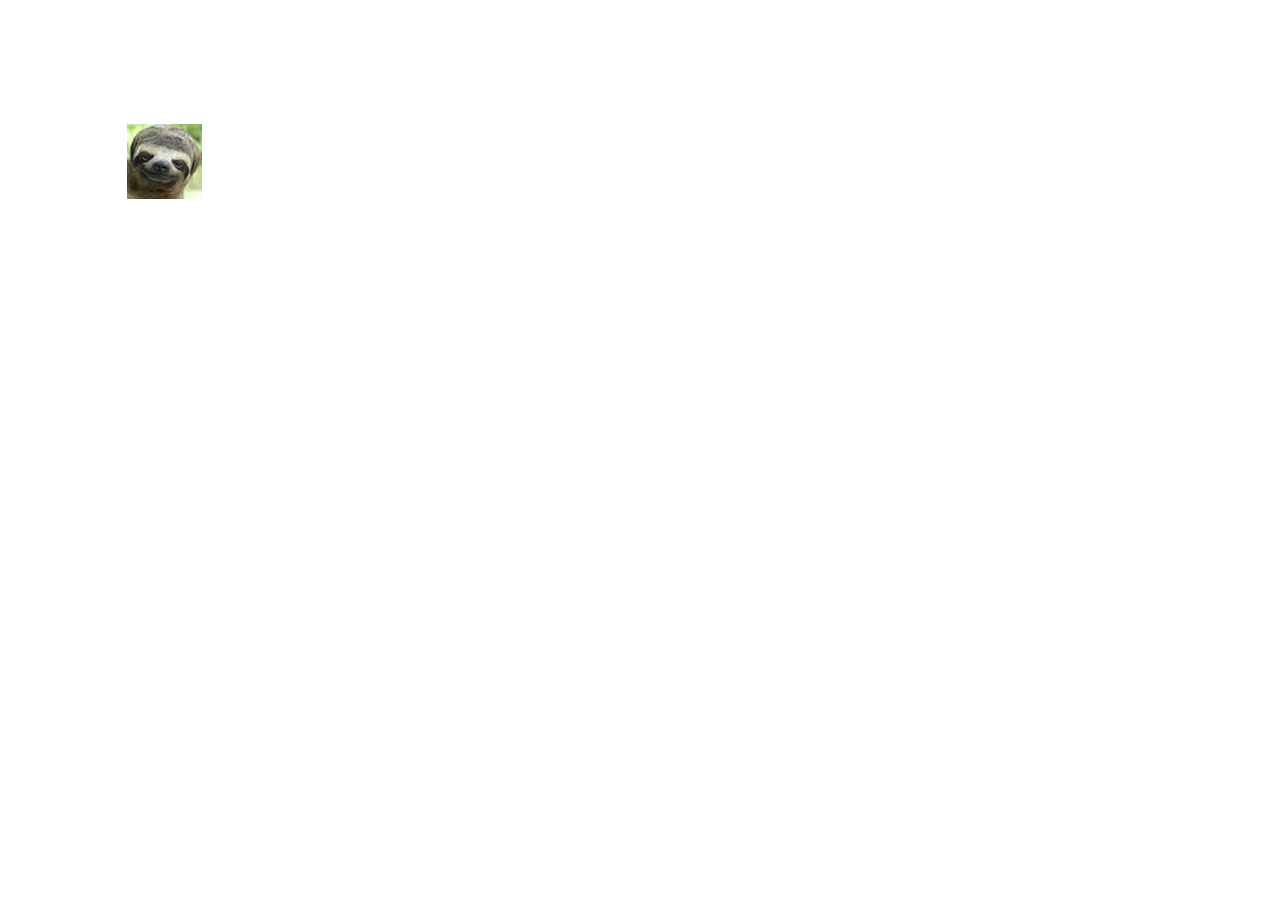
==== sloth.html @ de5fa8dc "Added Amazon" ====
<!DOCTYPE html>
<html lang="en">
<head>
  <meta charset="utf-8">
  <title>Jeena &amp; Kevin</title>
  <link rel="icon" href="images/favicon.ico" type="image/x-icon"/>
  <meta name="viewport" content="width=device-width, initial-scale=1">
  <style>
    html,
    body {
      font-family: -apple-system, BlinkMacSystemFont, "Segoe UI", Roboto, Helvetica, Arial, sans-serif, "Apple Color Emoji", "Segoe UI Emoji", "Segoe UI Symbol";
      width: 100%;
      height: 100%;
      margin: 0;
      min-height: 100%;
      overflow: hidden;
      position: relative;
      display: flex;
    }
    .marquee {
      display: block;
      left: 0;
      position: absolute;
      top: 0;
      width: 75px;
      height: 75px;
    }
    .score {
      display: flex;
      justify-content: center;
      align-items: center;
      width: 100%;
    }
  </style>
</head>
<body>

<div class="score"></div>

<div class="marquee">
  <img src="sloth.jpeg">
</div>

<script src="https://cdnjs.cloudflare.com/ajax/libs/jquery/2.1.3/jquery.min.js"></script>
<script>
(function ($, window, undefined) {
  $.fn.marqueeify = function (options) {
    var settings = $.extend({
      horizontal: true,
      vertical: true,
      speed: 100,
      container: $(this).parent(),
      slowDown: function () {}
    }, options);
    
    return this.each(function () {
      var containerWidth, containerHeight, elWidth, elHeight, move, getSizes,
        $el = $(this);

      getSizes = function () {
        containerWidth = settings.container.outerWidth();
        containerHeight = settings.container.outerHeight();
        elWidth = $el.outerWidth();
        elHeight = $el.outerHeight();
      };

      move = {
        right: function () {
          $el.animate({left: (containerWidth - elWidth)}, {duration: ((containerWidth/settings.speed) * 1000), queue: false, easing: "linear", complete: function () {
            move.left();
          }});
        },
        left: function () {
          $el.animate({left: 0}, {duration: ((containerWidth/settings.speed) * 1000), queue: false, easing: "linear", complete: function () {
            move.right();
          }});
        },
        down: function () {
          $el.animate({top: (containerHeight - elHeight)}, {duration: ((containerHeight/settings.speed) * 1000), queue: false, easing: "linear", complete: function () {
            move.up();
          }});
        },
        up: function () {
          $el.animate({top: 0}, {duration: ((containerHeight/settings.speed) * 1000), queue: false, easing: "linear", complete: function () {
            move.down();
          }});
        }
      };

      getSizes();

      if (settings.horizontal) {
        move.right();
      }
      if (settings.vertical) {
        move.down();
      }

      $(window).resize( function() {
        getSizes();
      });
    });
  };
})(jQuery, window);

$(document).ready( function() {
  $('.marquee').marqueeify({
    speed: 200,
  });

  var score = 0;
  $('.marquee').on('click', function() {
    if (score < 400) {
      score = score + 100;
      $(".score").html("Score: " + score);
    } else {
      $(".score").html("You win!");
    }  
  });
});
</script>
</body>
</html>
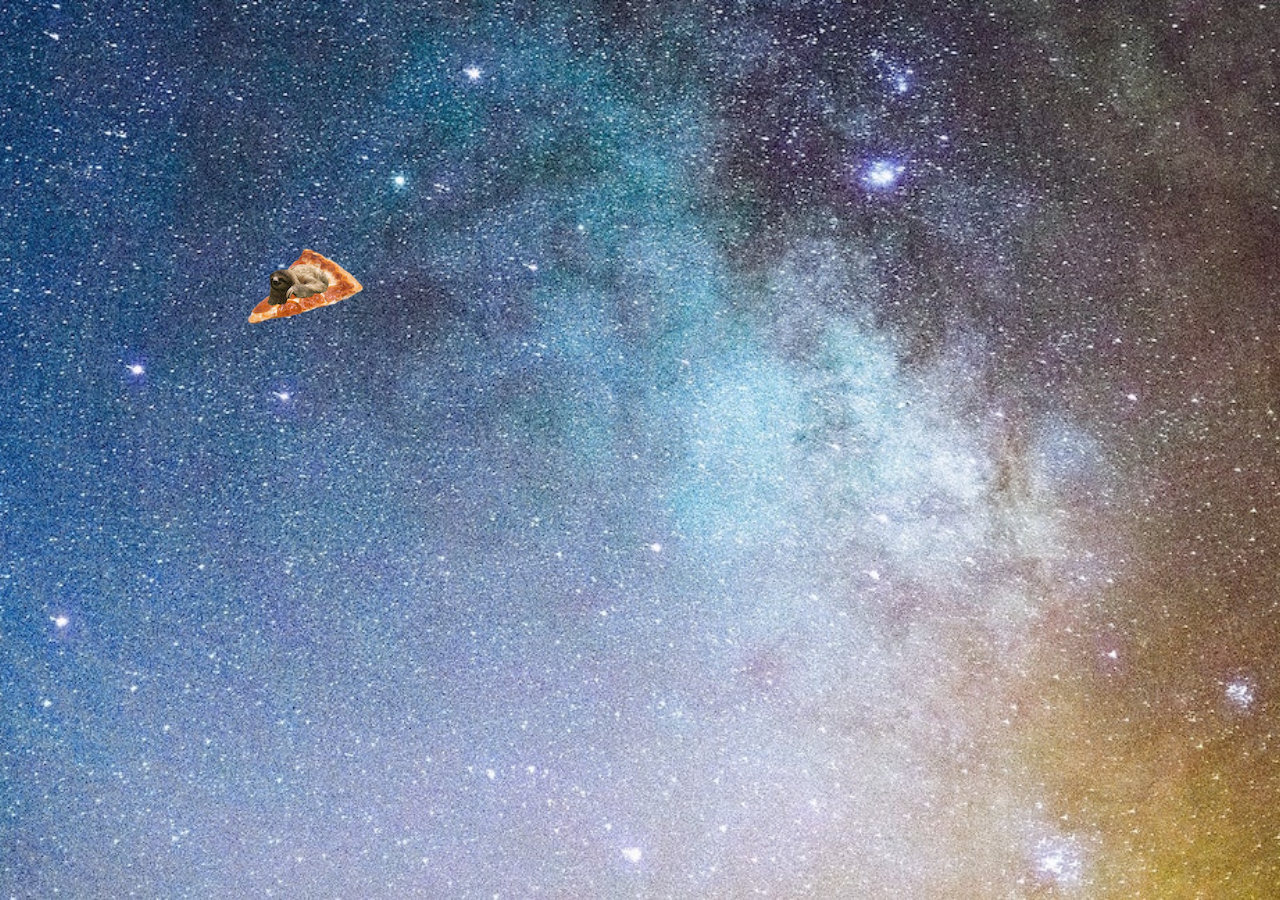
==== commit 240bd037: "Added bg" ====
--- a/sloth.html
+++ b/sloth.html
@@ -17,19 +17,25 @@
       position: relative;
       display: flex;
     }
+    body {
+      background-image: url(images/space.jpg);
+      background-size: cover;
+      background-position: center bottom;
+    }
     .marquee {
       display: block;
       left: 0;
       position: absolute;
       top: 0;
-      width: 75px;
-      height: 75px;
+      width: 120px;
+      height: 81px;
     }
     .score {
       display: flex;
       justify-content: center;
       align-items: center;
       width: 100%;
+      color: white;
     }
   </style>
 </head>
@@ -38,7 +44,7 @@
 <div class="score"></div>
 
 <div class="marquee">
-  <img src="sloth.jpeg">
+  <img src="images/sloth.png">
 </div>
 
 <script src="https://cdnjs.cloudflare.com/ajax/libs/jquery/2.1.3/jquery.min.js"></script>
@@ -52,7 +58,7 @@
       container: $(this).parent(),
       slowDown: function () {}
     }, options);
-    
+
     return this.each(function () {
       var containerWidth, containerHeight, elWidth, elHeight, move, getSizes,
         $el = $(this);
@@ -105,7 +111,7 @@
 
 $(document).ready( function() {
   $('.marquee').marqueeify({
-    speed: 200,
+    speed: 400,
   });
 
   var score = 0;
@@ -115,9 +121,9 @@
       $(".score").html("Score: " + score);
     } else {
       $(".score").html("You win!");
-    }  
+    }
   });
 });
 </script>
 </body>
-</html>+</html>
